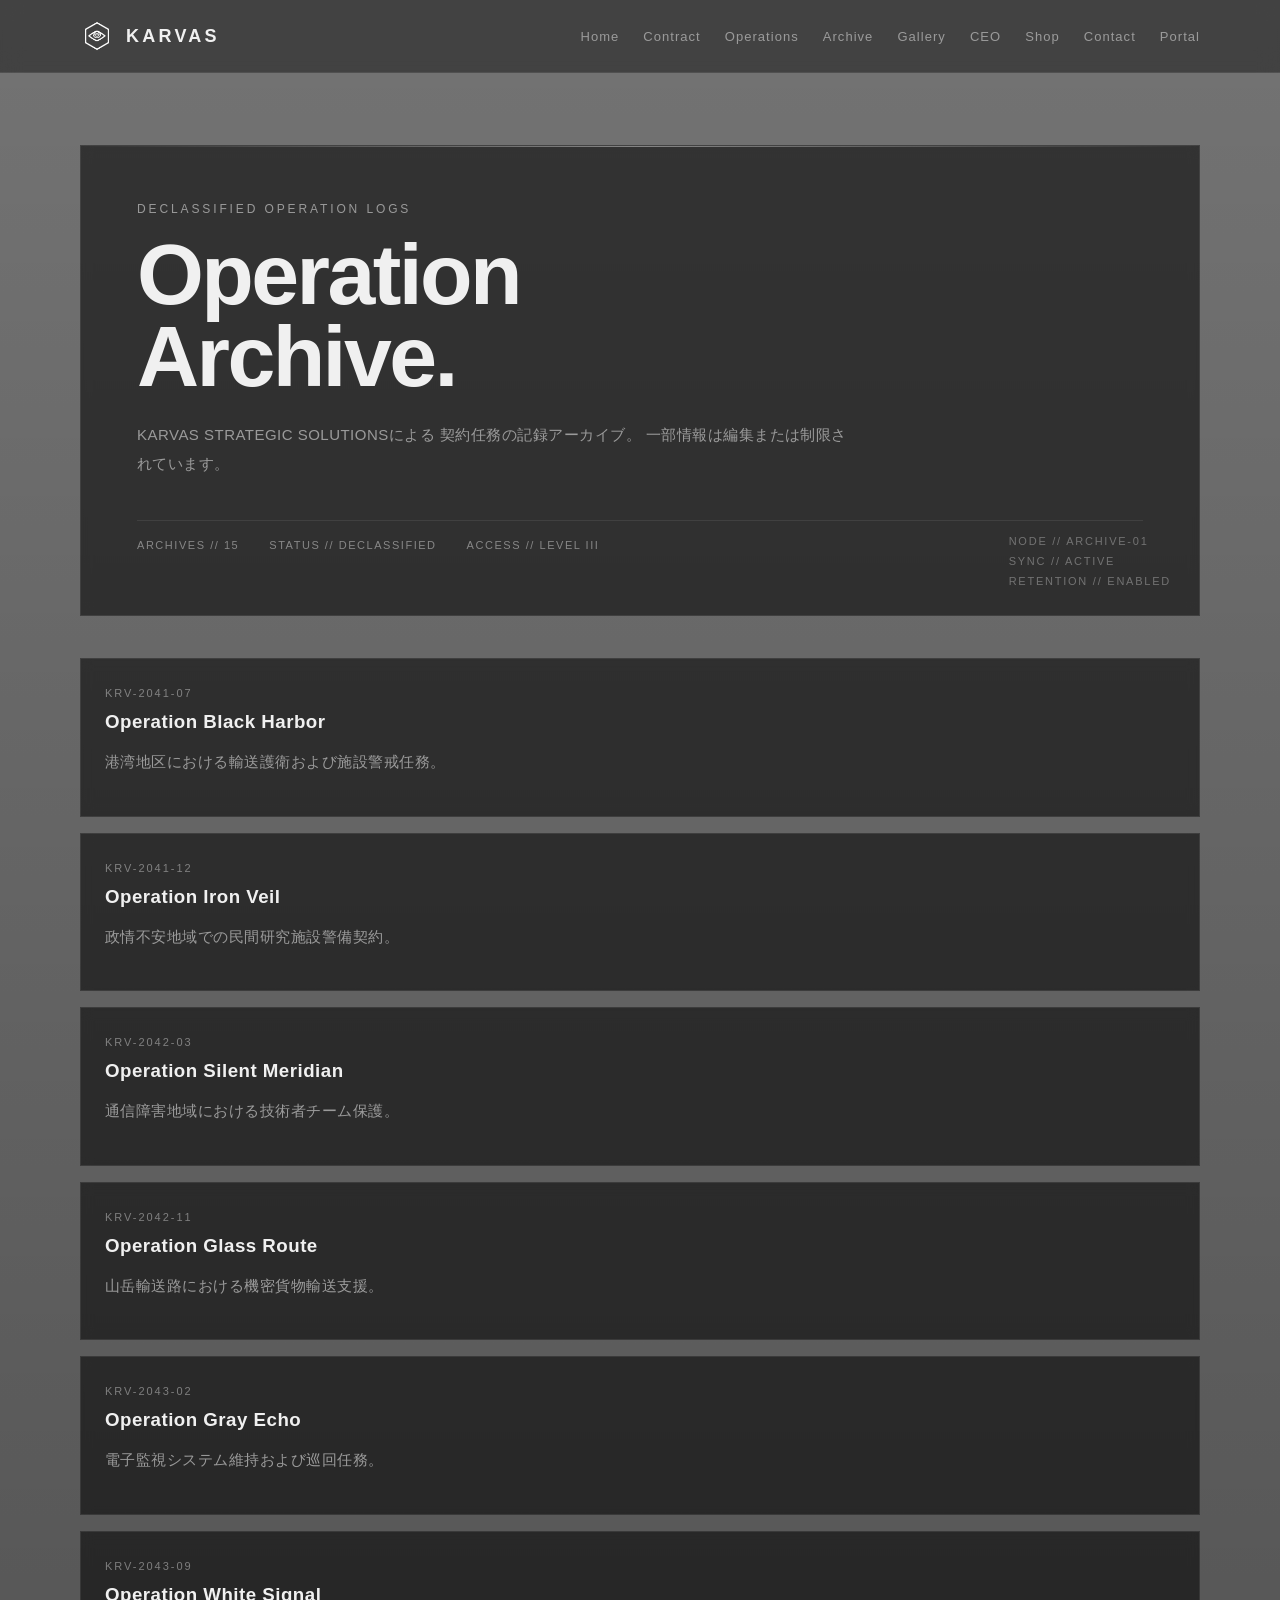
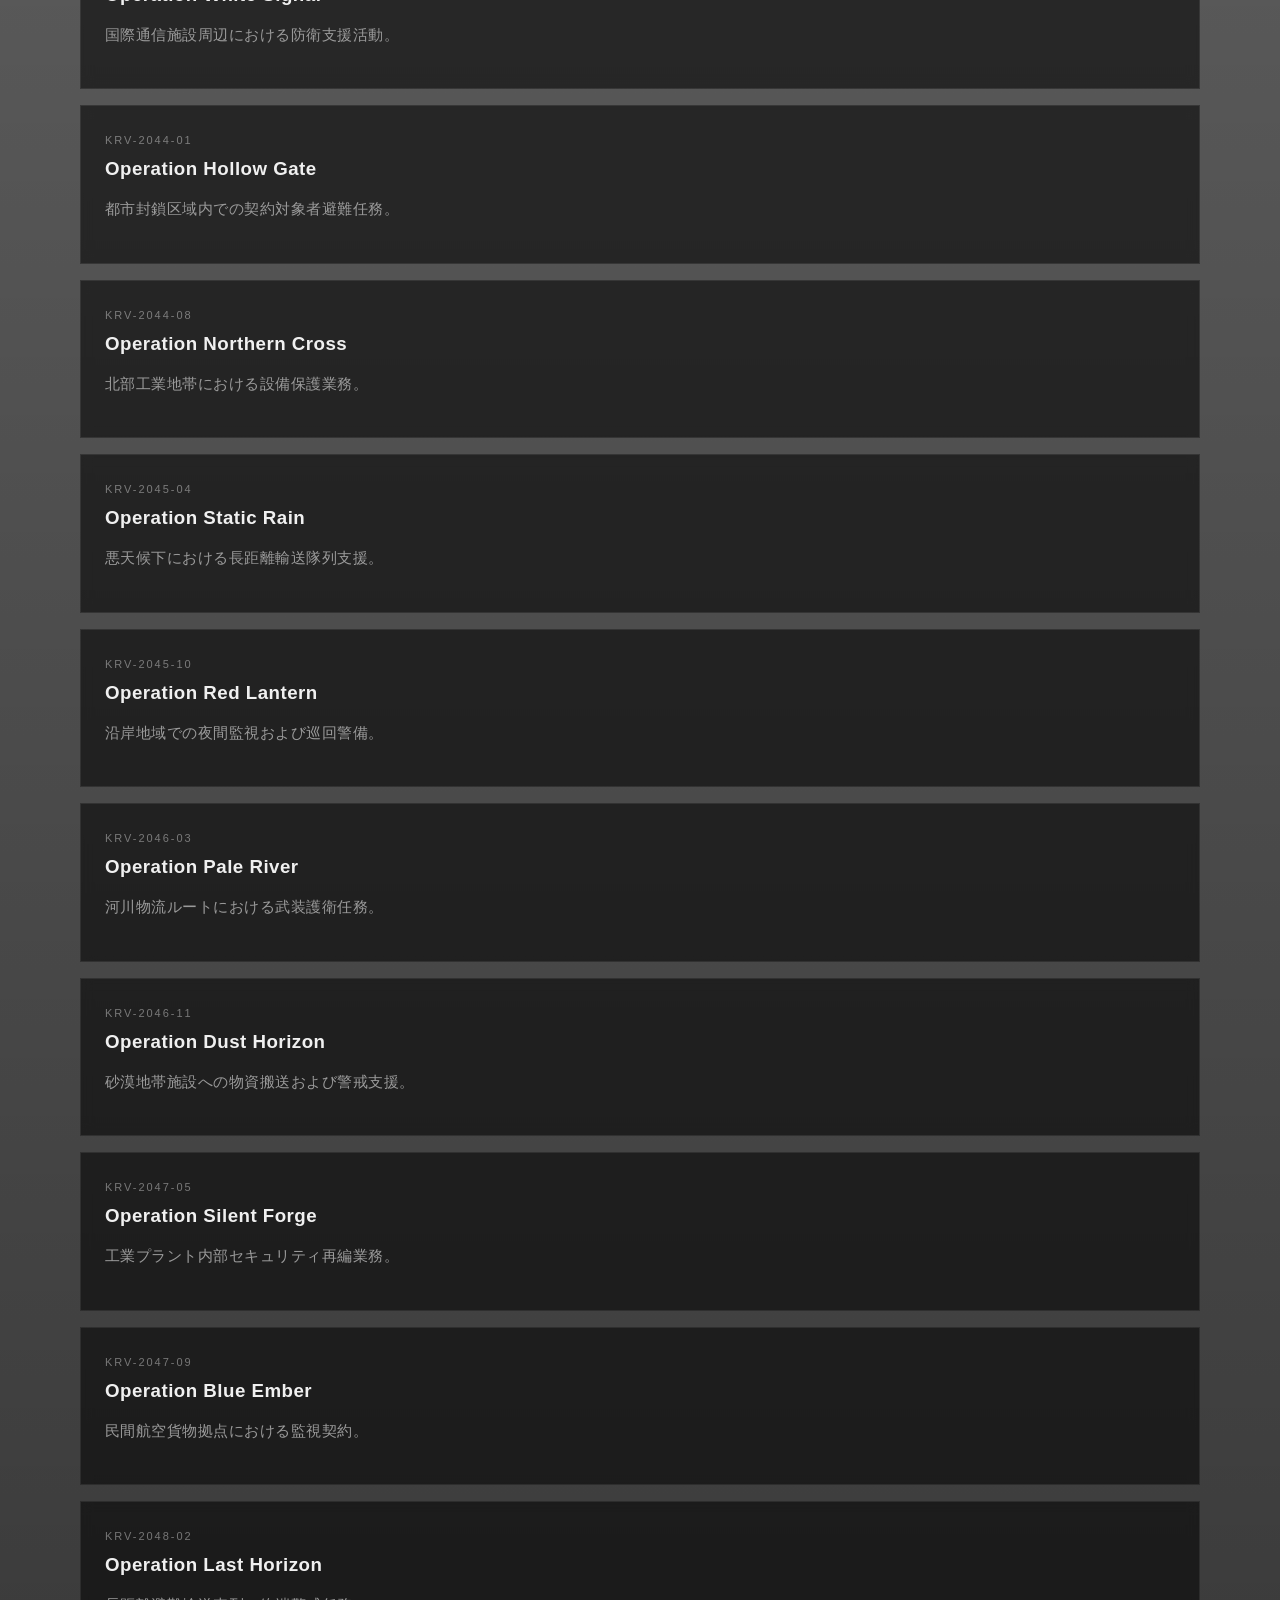
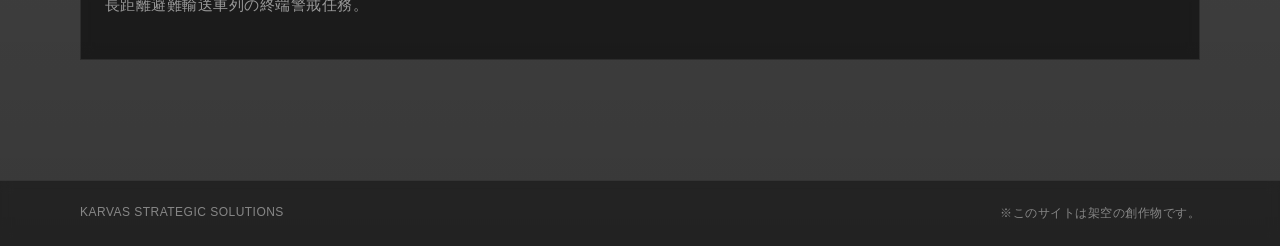
==== archive.html @ 0a239330 "Add files via upload" ====
<!DOCTYPE html>
<html lang="ja">

<head>
  <meta charset="UTF-8">
  <meta name="viewport" content="width=device-width, initial-scale=1.0">

  <title>Archive | KARVAS</title>

  <link rel="icon" type="image/png" href="assets/favicon.png">

  <link rel="stylesheet" href="css/style.css">
</head>

<body>

<header class="site-header">

  <div class="header-inner">

    <a class="logo" href="index.html">

      <img
        src="assets/logo.png"
        alt="KARVAS Logo"
        class="logo-img"
      >

      <span>KARVAS</span>

    </a>

    <nav class="nav">
  <a href="index.html">Home</a>
  <a href="contract.html">Contract</a>
  <a href="operations.html">Operations</a>
  <a href="archive.html">Archive</a>
  <a href="gallery.html">Gallery</a>
  <a href="ceo.html">CEO</a>
  <a href="shop.html">Shop</a>
  <a href="contact.html">Contact</a>
  <a href="login.html">Portal</a>
</nav>

  </div>

</header>

<main class="main">

  <!-- HERO -->

  <section class="hero">

    <div class="kicker">
      DECLASSIFIED OPERATION LOGS
    </div>

    <h1>
      Operation<br>
      Archive.
    </h1>

    <p>
      KARVAS STRATEGIC SOLUTIONSによる
      契約任務の記録アーカイブ。
      一部情報は編集または制限されています。
    </p>

    <div class="status-bar">
      <span>ARCHIVES // 15</span>
      <span>STATUS // DECLASSIFIED</span>
      <span>ACCESS // LEVEL III</span>
    </div>

    <div class="hero-ui">
      <span>NODE // ARCHIVE-01</span>
      <span>SYNC // ACTIVE</span>
      <span>RETENTION // ENABLED</span>
    </div>

  </section>

  <!-- ARCHIVE LIST -->

  <section class="archive-list">

    <article class="archive-item">
      <span class="archive-id">KRV-2041-07</span>
      <h3>Operation Black Harbor</h3>
      <p>
        港湾地区における輸送護衛および施設警戒任務。
      </p>
    </article>

    <article class="archive-item">
      <span class="archive-id">KRV-2041-12</span>
      <h3>Operation Iron Veil</h3>
      <p>
        政情不安地域での民間研究施設警備契約。
      </p>
    </article>

    <article class="archive-item">
      <span class="archive-id">KRV-2042-03</span>
      <h3>Operation Silent Meridian</h3>
      <p>
        通信障害地域における技術者チーム保護。
      </p>
    </article>

    <article class="archive-item">
      <span class="archive-id">KRV-2042-11</span>
      <h3>Operation Glass Route</h3>
      <p>
        山岳輸送路における機密貨物輸送支援。
      </p>
    </article>

    <article class="archive-item">
      <span class="archive-id">KRV-2043-02</span>
      <h3>Operation Gray Echo</h3>
      <p>
        電子監視システム維持および巡回任務。
      </p>
    </article>

    <article class="archive-item">
      <span class="archive-id">KRV-2043-09</span>
      <h3>Operation White Signal</h3>
      <p>
        国際通信施設周辺における防衛支援活動。
      </p>
    </article>

    <article class="archive-item">
      <span class="archive-id">KRV-2044-01</span>
      <h3>Operation Hollow Gate</h3>
      <p>
        都市封鎖区域内での契約対象者避難任務。
      </p>
    </article>

    <article class="archive-item">
      <span class="archive-id">KRV-2044-08</span>
      <h3>Operation Northern Cross</h3>
      <p>
        北部工業地帯における設備保護業務。
      </p>
    </article>

    <article class="archive-item">
      <span class="archive-id">KRV-2045-04</span>
      <h3>Operation Static Rain</h3>
      <p>
        悪天候下における長距離輸送隊列支援。
      </p>
    </article>

    <article class="archive-item">
      <span class="archive-id">KRV-2045-10</span>
      <h3>Operation Red Lantern</h3>
      <p>
        沿岸地域での夜間監視および巡回警備。
      </p>
    </article>

    <article class="archive-item">
      <span class="archive-id">KRV-2046-03</span>
      <h3>Operation Pale River</h3>
      <p>
        河川物流ルートにおける武装護衛任務。
      </p>
    </article>

    <article class="archive-item">
      <span class="archive-id">KRV-2046-11</span>
      <h3>Operation Dust Horizon</h3>
      <p>
        砂漠地帯施設への物資搬送および警戒支援。
      </p>
    </article>

    <article class="archive-item">
      <span class="archive-id">KRV-2047-05</span>
      <h3>Operation Silent Forge</h3>
      <p>
        工業プラント内部セキュリティ再編業務。
      </p>
    </article>

    <article class="archive-item">
      <span class="archive-id">KRV-2047-09</span>
      <h3>Operation Blue Ember</h3>
      <p>
        民間航空貨物拠点における監視契約。
      </p>
    </article>

    <article class="archive-item">
      <span class="archive-id">KRV-2048-02</span>
      <h3>Operation Last Horizon</h3>
      <p>
        長距離避難輸送車列の終端警戒任務。
      </p>
    </article>

  </section>

</main>

<footer class="site-footer">

  <div class="footer-inner">

    <span>
      KARVAS STRATEGIC SOLUTIONS
    </span>

    <span>
      ※このサイトは架空の創作物です。
    </span>

  </div>

</footer>

</body>
</html>
---- css/style.css ----
:root {
  --bg: #050505;
  --panel: rgba(10, 10, 10, 0.68);
  --panel2: rgba(20, 20, 20, 0.72);

  --text: #f0f0f0;
  --muted: #9a9a9a;

  --line: rgba(255,255,255,0.08);

  --accent: #ffffff;

  --max: 1120px;
}

/* =========================
   基本
========================= */

* {
  box-sizing: border-box;
}

html,
body {
  margin: 0;
  padding: 0;
  min-height: 100%;
}

body {
  color: var(--text);

  font-family:
    "Segoe UI",
    "Noto Sans JP",
    sans-serif;

  letter-spacing: 0.03em;

  /* 背景画像 */
  background:
    linear-gradient(
      rgba(0,0,0,0.55),
      rgba(0,0,0,0.78)
    ),
    url("../assets/hero-bg.jpg")
    center center / cover no-repeat fixed;

  overflow-x: hidden;
}

/* 微細ノイズ */
body::before {
  content: "";

  position: fixed;
  inset: 0;

  background-image:
    radial-gradient(
      rgba(255,255,255,0.03) 1px,
      transparent 1px
    );

  background-size: 3px 3px;

  opacity: 0.18;

  pointer-events: none;

  z-index: 999;
}

/* =========================
   共通
========================= */

a {
  color: inherit;
  text-decoration: none;
}

.main,
.header-inner,
.footer-inner {
  width: min(var(--max), calc(100% - 40px));
  margin: 0 auto;
}

/* =========================
   ヘッダー
========================= */

.site-header {
  position: sticky;
  top: 0;

  z-index: 100;

  backdrop-filter: blur(10px);

  background: rgba(0,0,0,0.42);

  border-bottom:
    1px solid var(--line);
}

.header-inner {
  height: 72px;

  display: flex;
  align-items: center;
  justify-content: space-between;
}

.logo {
  font-size: 18px;
  font-weight: 800;

  letter-spacing: 0.18em;
}

.nav {
  display: flex;
  gap: 24px;

  color: var(--muted);

  font-size: 13px;
  letter-spacing: 0.08em;
}

.nav a {
  transition: 0.2s;
}

.nav a:hover {
  color: var(--text);
}

/* =========================
   メイン
========================= */

.main {
  padding:
    72px
    0
    120px;
}

/* =========================
   Hero
========================= */

.hero {
  position: relative;

  padding:
    56px
    56px
    64px;

  background:
    rgba(0,0,0,0.55);

  border:
    1px solid rgba(255,255,255,0.08);

  backdrop-filter:
    blur(6px);

  overflow: hidden;
}

/* 上部ライン演出 */

.hero::before {
  content: "";

  position: absolute;

  top: 0;
  left: 0;

  width: 100%;
  height: 1px;

  background:
    linear-gradient(
      90deg,
      transparent,
      rgba(255,255,255,0.4),
      transparent
    );
}

.kicker {
  color: rgba(255,255,255,0.5);

  font-size: 12px;

  letter-spacing: 0.24em;

  text-transform: uppercase;
}

h1 {
  margin:
    18px
    0
    24px;

  font-size:
    clamp(42px, 7vw, 86px);

  line-height: 0.95;

  letter-spacing: -0.03em;
}

h2 {
  font-size: 30px;
  margin-top: 0;
}

p {
  max-width: 720px;

  color: var(--muted);

  line-height: 1.9;

  font-size: 15px;
}

/* =========================
   ボタン
========================= */

.btn {
  display: inline-flex;

  align-items: center;
  justify-content: center;

  margin-top: 30px;

  padding:
    13px
    20px;

  border:
    1px solid rgba(255,255,255,0.22);

  background:
    rgba(255,255,255,0.03);

  backdrop-filter:
    blur(4px);

  font-size: 12px;

  letter-spacing: 0.16em;

  transition: 0.25s;
}

.btn:hover {
  background:
    rgba(255,255,255,0.12);

  border-color:
    rgba(255,255,255,0.4);
}

/* =========================
   情報バー
========================= */

.status-bar {
  display: flex;
  flex-wrap: wrap;

  gap: 30px;

  margin-top: 42px;

  padding-top: 18px;

  border-top:
    1px solid rgba(255,255,255,0.08);

  color:
    rgba(255,255,255,0.42);

  font-size: 11px;

  letter-spacing: 0.14em;
}

/* =========================
   カード
========================= */

.grid {
  display: grid;

  grid-template-columns:
    repeat(3, 1fr);

  gap: 20px;

  margin-top: 40px;
}

.card {
  background:
    linear-gradient(
      180deg,
      var(--panel),
      var(--panel2)
    );

  border:
    1px solid rgba(255,255,255,0.08);

  backdrop-filter:
    blur(6px);

  padding: 24px;

  min-height: 200px;

  transition: 0.25s;
}

.card:hover {
  transform:
    translateY(-4px);

  border-color:
    rgba(255,255,255,0.18);
}

.card h3 {
  margin-top: 0;

  margin-bottom: 16px;

  font-size: 20px;
}

/* =========================
   フッター
========================= */

.site-footer {
  border-top:
    1px solid rgba(255,255,255,0.08);

  background:
    rgba(0,0,0,0.38);

  backdrop-filter:
    blur(6px);
}

.footer-inner {
  display: flex;
  justify-content: space-between;

  gap: 20px;

  padding:
    24px
    0;

  color:
    rgba(255,255,255,0.45);

  font-size: 12px;
}

/* =========================
   HUD風UI
========================= */

.hero-ui {
  position: absolute;

  right: 28px;
  bottom: 28px;

  display: flex;
  flex-direction: column;

  gap: 8px;

  color:
    rgba(255,255,255,0.32);

  font-size: 11px;

  letter-spacing: 0.16em;
}

/* =========================
   レスポンシブ
========================= */

@media (max-width: 900px) {

  .grid {
    grid-template-columns: 1fr;
  }

  .header-inner {
    height: auto;

    padding:
      18px
      0;

    flex-direction: column;

    align-items: flex-start;

    gap: 18px;
  }

  .nav {
    flex-wrap: wrap;
    gap: 14px;
  }

  .hero {
    padding:
      34px
      24px
      42px;
  }

  h1 {
    line-height: 1.02;
  }

  .footer-inner {
    flex-direction: column;
  }

  body {
    background-attachment: scroll;
  }

  .hero-ui {
    position: static;

    margin-top: 30px;
  }
}
.logo {
  display: flex;
  align-items: center;
  gap: 12px;

  font-size: 18px;
  font-weight: 800;

  letter-spacing: 0.18em;
}

.logo-img {
  width: 34px;
  height: 34px;

  object-fit: contain;

  filter:
    brightness(1000%)
    grayscale(100%);
}
/* =========================
   マップ
========================= */

.map-section {
  margin-top: 42px;

  padding: 30px;

  background:
    rgba(0,0,0,0.45);

  border:
    1px solid rgba(255,255,255,0.08);

  backdrop-filter:
    blur(6px);
}

.world-map {
  width: 100%;

  opacity: 0.78;

  filter:
    invert(1)
    grayscale(100%)
    brightness(140%)
    contrast(120%);
}
.archive-list {
  display: grid;
  gap: 16px;
  margin-top: 42px;
}

.archive-item {
  padding: 24px;
  background: rgba(0,0,0,0.55);
  border: 1px solid rgba(255,255,255,0.08);
  backdrop-filter: blur(6px);
}

.archive-id {
  color: rgba(255,255,255,0.4);
  font-size: 11px;
  letter-spacing: 0.18em;
}

.archive-item h3 {
  margin: 10px 0 8px;
}
/* =========================
   CONTRACT
========================= */

.contract-panel {
  margin-top: 42px;

  display: grid;
  gap: 18px;
}

.contract-block {
  padding: 28px;

  background:
    rgba(0,0,0,0.52);

  border:
    1px solid rgba(255,255,255,0.08);

  backdrop-filter:
    blur(6px);
}

.contract-number {
  color:
    rgba(255,255,255,0.38);

  font-size: 11px;

  letter-spacing: 0.18em;
}

.contract-block h3 {
  margin:
    12px 0 14px;
}

/* 黒塗り */

.redacted {
  display: inline-block;

  padding:
    2px 8px;

  background: #000;

  color: #000;

  border:
    1px solid rgba(255,255,255,0.12);

  user-select: none;
}
/* =========================
   CEO PROFILE
========================= */

.profile-panel {
  margin-top: 42px;
}

.profile-card {
  display: grid;

  grid-template-columns:
    420px
    1fr;

  gap: 34px;

  align-items: stretch;

  padding: 34px;

  background:
    rgba(0,0,0,0.52);

  border:
    1px solid rgba(255,255,255,0.08);

  backdrop-filter:
    blur(6px);
}

/* =========================
   IMAGE
========================= */

.profile-image {
  position: relative;

  min-height: 520px;

  display: flex;
  align-items: center;
  justify-content: center;

  overflow: hidden;

  border:
    1px solid rgba(255,255,255,0.08);

  background:
    rgba(0,0,0,0.45);
}

.profile-image img {
  width: 100%;
  height: 100%;

  object-fit: cover;

  filter:
    grayscale(100%)
    brightness(72%)
    contrast(118%);

  transition: 0.35s;
}

.profile-image:hover img {
  transform: scale(1.02);

  filter:
    grayscale(100%)
    brightness(82%)
    contrast(122%);
}

/* スキャンライン */

.profile-image::after {
  content: "";

  position: absolute;
  inset: 0;

  background:
    repeating-linear-gradient(
      to bottom,
      rgba(255,255,255,0.03),
      rgba(255,255,255,0.03) 1px,
      transparent 1px,
      transparent 3px
    );

  pointer-events: none;
}

/* 下HUD */

.profile-overlay {
  position: absolute;

  left: 0;
  right: 0;
  bottom: 0;

  padding:
    16px
    18px;

  background:
    linear-gradient(
      to top,
      rgba(0,0,0,0.88),
      rgba(0,0,0,0)
    );
}

.profile-overlay span {
  color:
    rgba(255,255,255,0.72);

  font-size: 11px;

  letter-spacing: 0.18em;
}

/* =========================
   INFO
========================= */

.profile-info {
  display: flex;
  flex-direction: column;
  justify-content: center;
}

.profile-label {
  color:
    rgba(255,255,255,0.38);

  font-size: 11px;

  letter-spacing: 0.18em;
}

.profile-info h2 {
  margin:
    14px 0 22px;

  font-size: 52px;

  letter-spacing: 0.04em;
}

.profile-info p {
  max-width: 720px;

  line-height: 1.9;
}

/* =========================
   MOBILE
========================= */

@media (max-width: 900px) {

  .profile-card {
    grid-template-columns: 1fr;
  }

  .profile-image {
    min-height: 340px;
  }

  .profile-info h2 {
    font-size: 42px;
  }

}
/* =========================
   SHOP
========================= */

.shop-panel {
  margin-top: 42px;
}

.shop-notice {
  padding: 34px;

  background: rgba(0,0,0,0.55);
  border: 1px solid rgba(255,255,255,0.08);
  backdrop-filter: blur(6px);
}

.shop-label {
  color: rgba(255,255,255,0.38);
  font-size: 11px;
  letter-spacing: 0.18em;
}

.shop-notice h2 {
  margin: 14px 0 20px;
  font-size: 38px;
  letter-spacing: 0.08em;
}
/* =========================
   GALLERY IMAGE
========================= */

.gallery-item.image {
  position: relative;

  min-height: 280px;

  overflow: hidden;

  padding: 0;

  border:
    1px solid rgba(255,255,255,0.08);

  background:
    rgba(0,0,0,0.4);
}

.gallery-item.image img {
  width: 100%;
  height: 100%;

  object-fit: cover;

  transition: 0.35s;

  filter:
    grayscale(100%)
    brightness(65%)
    contrast(115%);
}

.gallery-item.image:hover img {
  transform: scale(1.03);

  filter:
    grayscale(100%)
    brightness(78%)
    contrast(120%);
}

/* 下のHUD */

.gallery-overlay {
  position: absolute;

  left: 0;
  right: 0;
  bottom: 0;

  padding:
    16px
    18px;

  background:
    linear-gradient(
      to top,
      rgba(0,0,0,0.88),
      rgba(0,0,0,0)
    );
}

.gallery-overlay span {
  color:
    rgba(255,255,255,0.72);

  font-size: 11px;

  letter-spacing: 0.18em;
}
/* =========================
   CONTACT
========================= */

.contact-panel {
  margin-top: 42px;
}

.contact-card {
  padding: 34px;

  background:
    rgba(0,0,0,0.55);

  border:
    1px solid rgba(255,255,255,0.08);

  backdrop-filter:
    blur(6px);
}

.contact-label {
  color:
    rgba(255,255,255,0.38);

  font-size: 11px;

  letter-spacing: 0.18em;
}

.contact-card h2 {
  margin:
    14px 0 18px;

  font-size: 38px;
}

.contact-info {
  margin-top: 32px;

  display: grid;
  gap: 14px;
}

.contact-row {
  display: flex;
  justify-content: space-between;
  gap: 20px;

  padding-bottom: 12px;

  border-bottom:
    1px solid rgba(255,255,255,0.08);
}

.contact-row span {
  color:
    rgba(255,255,255,0.42);

  font-size: 12px;

  letter-spacing: 0.14em;
}
/* =========================
   LOGIN PORTAL
========================= */

.login-panel {
  display: flex;
  justify-content: center;
}

.login-box {
  width: min(720px, 100%);

  padding: 48px;

  background: rgba(0,0,0,0.58);
  border: 1px solid rgba(255,255,255,0.08);
  backdrop-filter: blur(6px);

  position: relative;
  overflow: hidden;
}

.login-box::before {
  content: "";

  position: absolute;
  top: 0;
  left: 0;

  width: 100%;
  height: 1px;

  background:
    linear-gradient(
      90deg,
      transparent,
      rgba(255,255,255,0.45),
      transparent
    );
}

.login-form {
  margin-top: 34px;

  display: grid;
  gap: 18px;
}

.login-form label {
  display: grid;
  gap: 8px;

  color: rgba(255,255,255,0.45);

  font-size: 11px;
  letter-spacing: 0.16em;
}

.login-form input {
  padding: 14px 16px;

  background: rgba(0,0,0,0.58);
  border: 1px solid rgba(255,255,255,0.12);

  color: var(--text);

  font-size: 14px;
  letter-spacing: 0.08em;

  outline: none;
}

.login-form input:focus {
  border-color: rgba(255,255,255,0.35);
}

.login-btn:disabled {
  opacity: 0.45;
  cursor: not-allowed;
}

.login-result {
  margin-top: 26px;

  padding: 14px 16px;

  border: 1px solid rgba(255,255,255,0.12);

  background: rgba(0,0,0,0.7);

  color: rgba(255,255,255,0.72);

  font-size: 12px;
  letter-spacing: 0.16em;
}

@media (max-width: 900px) {
  .login-box {
    padding: 34px 24px;
  }
}
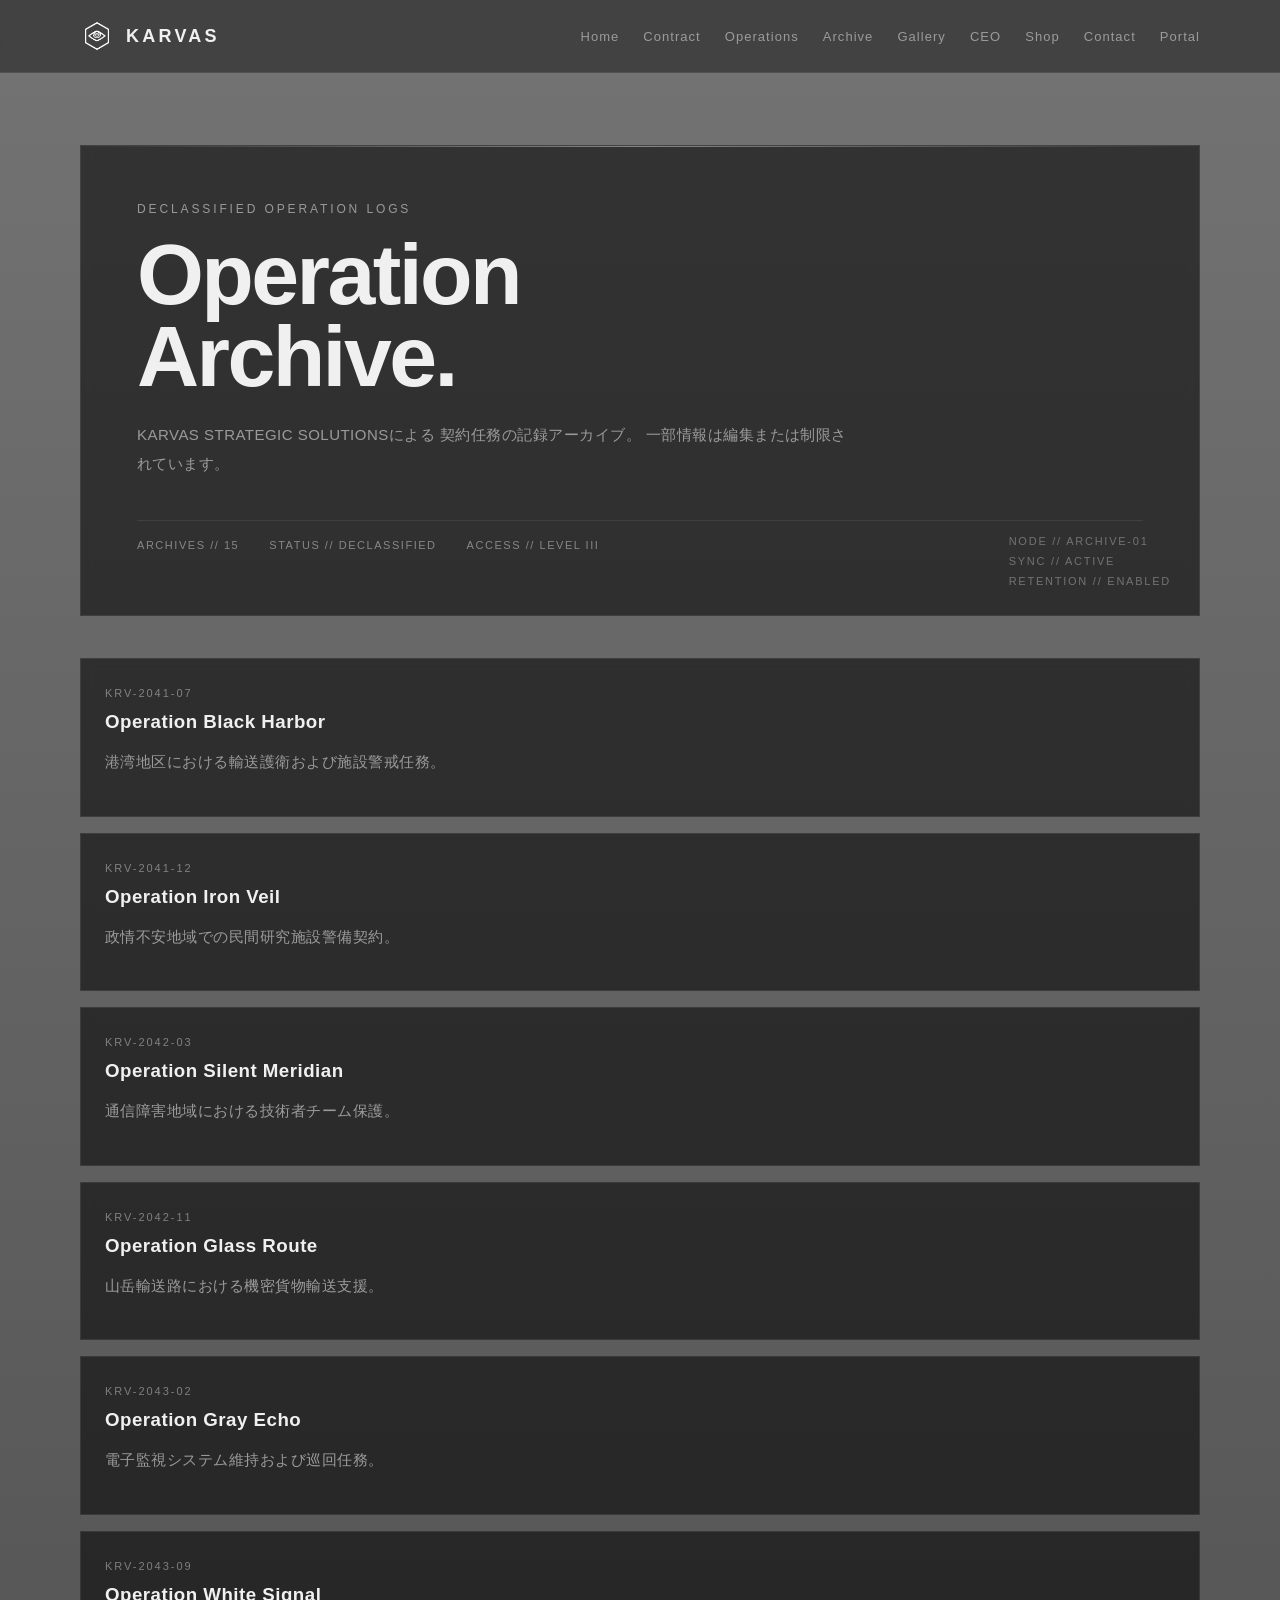
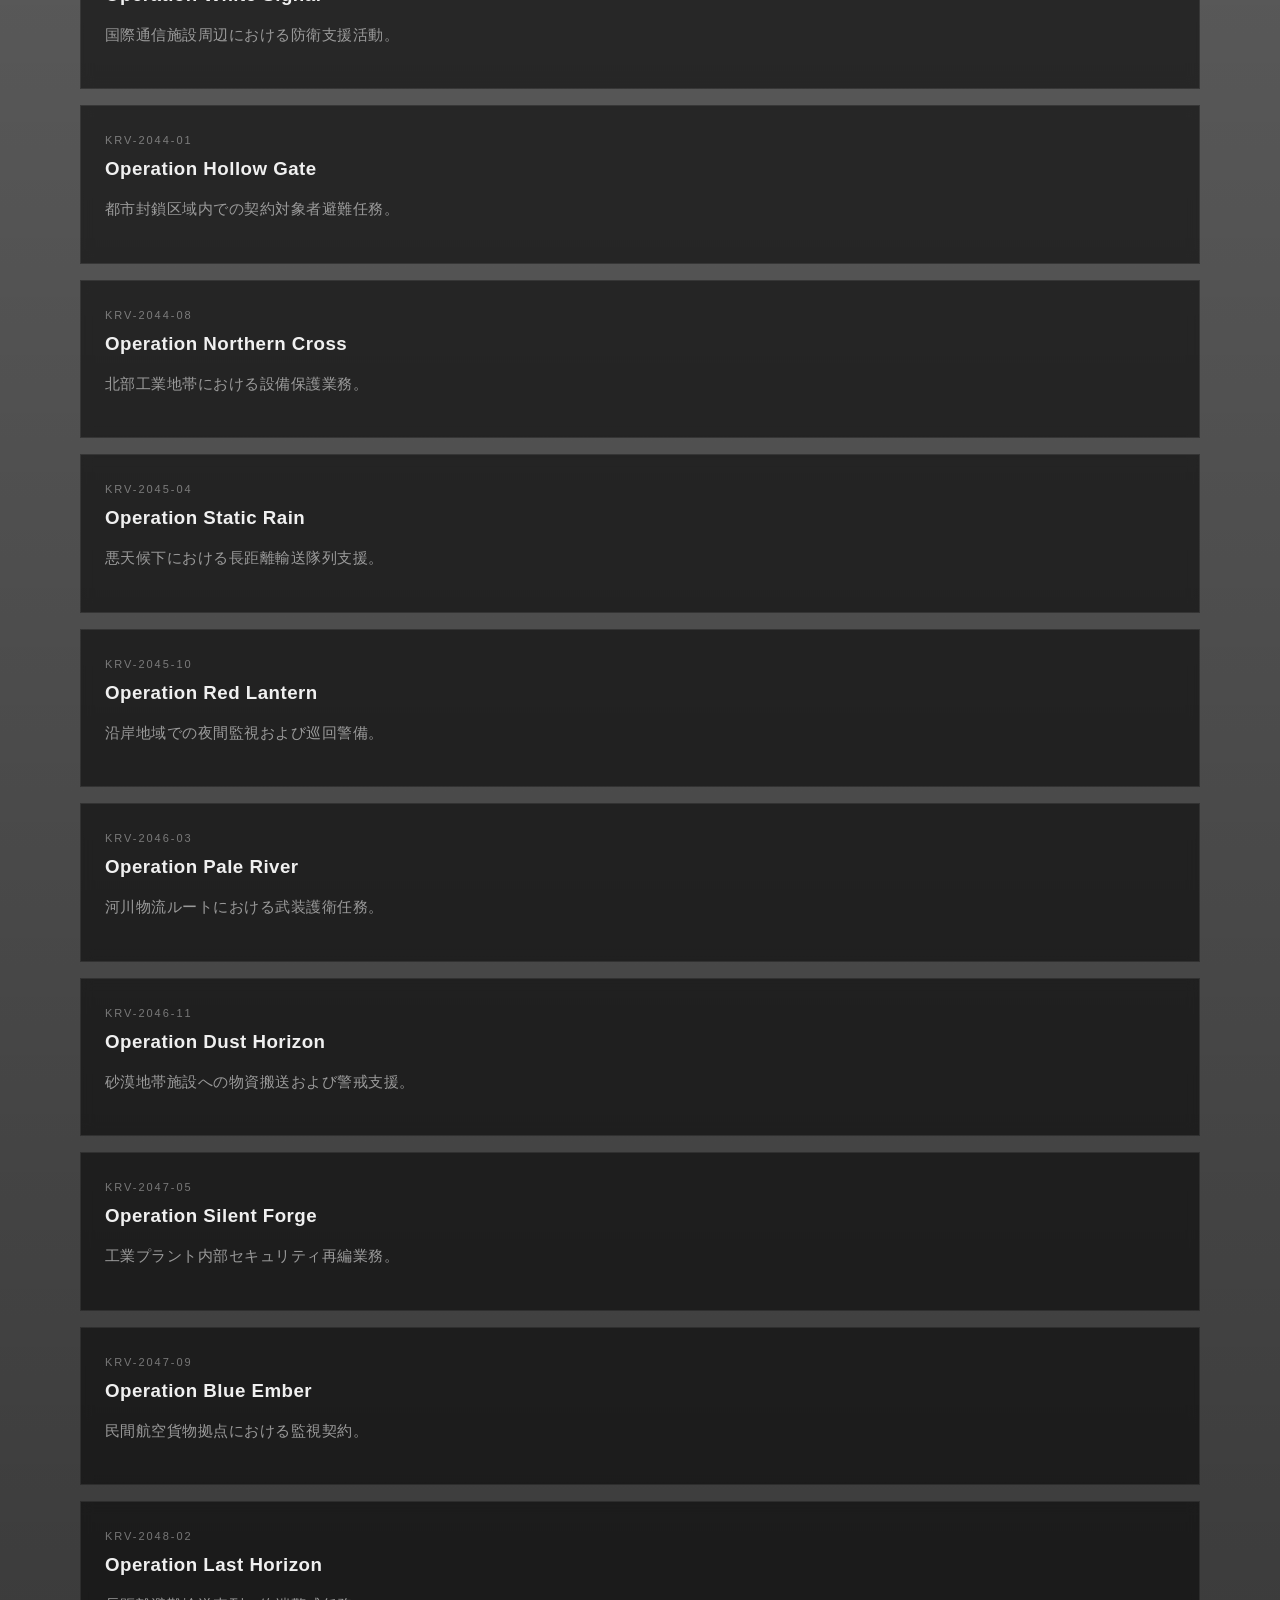
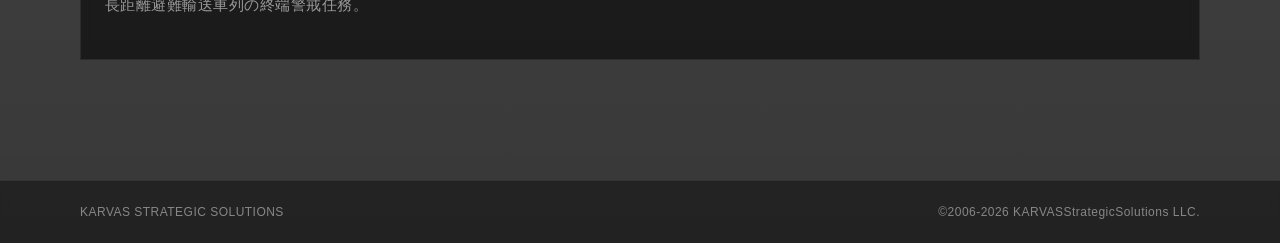
==== commit 33e4e118: "Add files via upload" ====
--- a/archive.html
+++ b/archive.html
@@ -218,7 +218,7 @@
     </span>
 
     <span>
-      ※このサイトは架空の創作物です。
+      ©2006-2026 KARVASStrategicSolutions LLC.
     </span>
 
   </div>
--- a/css/style.css
+++ b/css/style.css
@@ -768,31 +768,215 @@
 
 }
 /* =========================
-   SHOP
-========================= */
-
-.shop-panel {
+   SHOP GRID
+========================= */
+
+.shop-grid {
   margin-top: 42px;
-}
-
-.shop-notice {
-  padding: 34px;
-
-  background: rgba(0,0,0,0.55);
-  border: 1px solid rgba(255,255,255,0.08);
-  backdrop-filter: blur(6px);
-}
-
-.shop-label {
-  color: rgba(255,255,255,0.38);
+
+  display: grid;
+
+  grid-template-columns:
+    repeat(5, 1fr);
+
+  gap: 18px;
+}
+
+/* CARD */
+
+.shop-item {
+  display: flex;
+  flex-direction: column;
+
+  background:
+    rgba(0,0,0,0.52);
+
+  border:
+    1px solid rgba(255,255,255,0.08);
+
+  overflow: hidden;
+
+  backdrop-filter:
+    blur(6px);
+
+  transition: 0.3s;
+}
+
+.shop-item:hover {
+  transform:
+    translateY(-4px);
+
+  border-color:
+    rgba(255,255,255,0.18);
+}
+
+/* IMAGE */
+
+.shop-image {
+  aspect-ratio: 1 / 1;
+
+  height: auto;
+
+  overflow: hidden;
+
+  border-bottom:
+    1px solid rgba(255,255,255,0.08);
+}
+
+.shop-image img {
+  width: 100%;
+  height: 100%;
+
+  object-fit: cover;
+
+  filter:
+    grayscale(100%)
+    brightness(68%)
+    contrast(118%);
+
+  transition: 0.35s;
+}
+
+.shop-item:hover .shop-image img {
+  transform: scale(1.03);
+
+  filter:
+    grayscale(100%)
+    brightness(80%)
+    contrast(122%);
+}
+
+/* INFO */
+
+.shop-info {
+  flex: 1;
+
+  display: flex;
+  flex-direction: column;
+
+  padding: 18px;
+}
+
+.shop-info h3 {
+  margin: 0;
+
+  font-size: 18px;
+
+  line-height: 1.3;
+
+  letter-spacing: 0.02em;
+}
+
+.shop-info p {
+  margin-top: 10px;
+
+  color:
+    rgba(255,255,255,0.42);
+
+  font-size: 12px;
+
+  line-height: 1.6;
+
+  letter-spacing: 0.06em;
+}
+
+/* STATUS */
+
+.shop-status {
+  margin-top: auto;
+
+  padding:
+    10px
+    12px;
+
   font-size: 11px;
+
   letter-spacing: 0.18em;
-}
-
-.shop-notice h2 {
-  margin: 14px 0 20px;
-  font-size: 38px;
-  letter-spacing: 0.08em;
+
+  border:
+    1px solid rgba(255,255,255,0.08);
+}
+
+/* IN STOCK */
+
+.shop-status.instock {
+  background:
+    rgba(20,120,60,0.22);
+
+  color:
+    rgba(120,255,170,0.88);
+
+  border:
+    1px solid rgba(120,255,170,0.18);
+}
+
+/* OUT */
+
+.shop-status.out {
+  background:
+    rgba(120,20,20,0.25);
+
+  color:
+    rgba(255,120,120,0.82);
+}
+
+/* RESTRICTED */
+
+.shop-status.restricted {
+  background:
+    rgba(120,90,20,0.22);
+
+  color:
+    rgba(255,220,120,0.82);
+}
+
+/* UNAVAILABLE */
+
+.shop-status.unavailable {
+  background:
+    rgba(80,80,80,0.22);
+
+  color:
+    rgba(200,200,200,0.72);
+}
+
+/* =========================
+   RESPONSIVE
+========================= */
+
+@media (max-width: 1600px) {
+
+  .shop-grid {
+    grid-template-columns:
+      repeat(4, 1fr);
+  }
+
+}
+
+@media (max-width: 1200px) {
+
+  .shop-grid {
+    grid-template-columns:
+      repeat(3, 1fr);
+  }
+
+}
+
+@media (max-width: 800px) {
+
+  .shop-grid {
+    grid-template-columns:
+      repeat(2, 1fr);
+  }
+
+}
+
+@media (max-width: 520px) {
+
+  .shop-grid {
+    grid-template-columns: 1fr;
+  }
+
 }
 /* =========================
    GALLERY IMAGE
